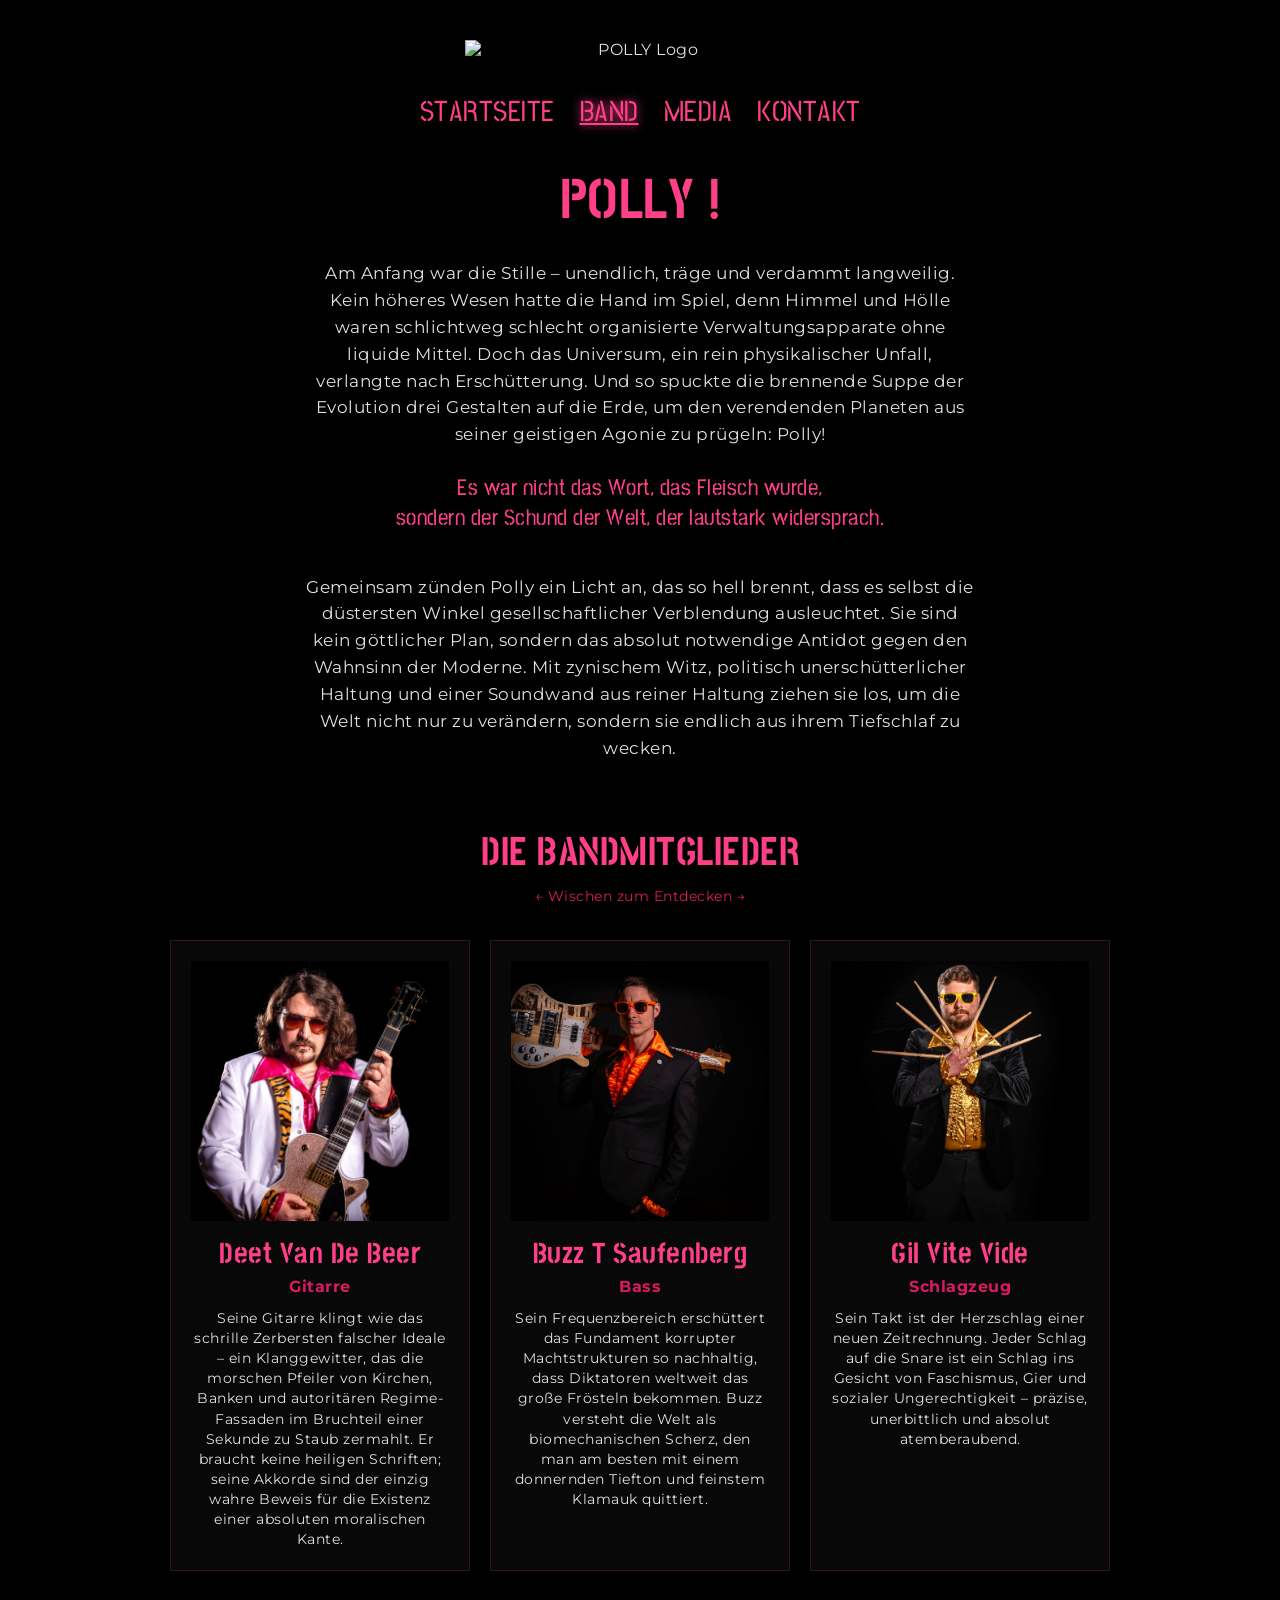
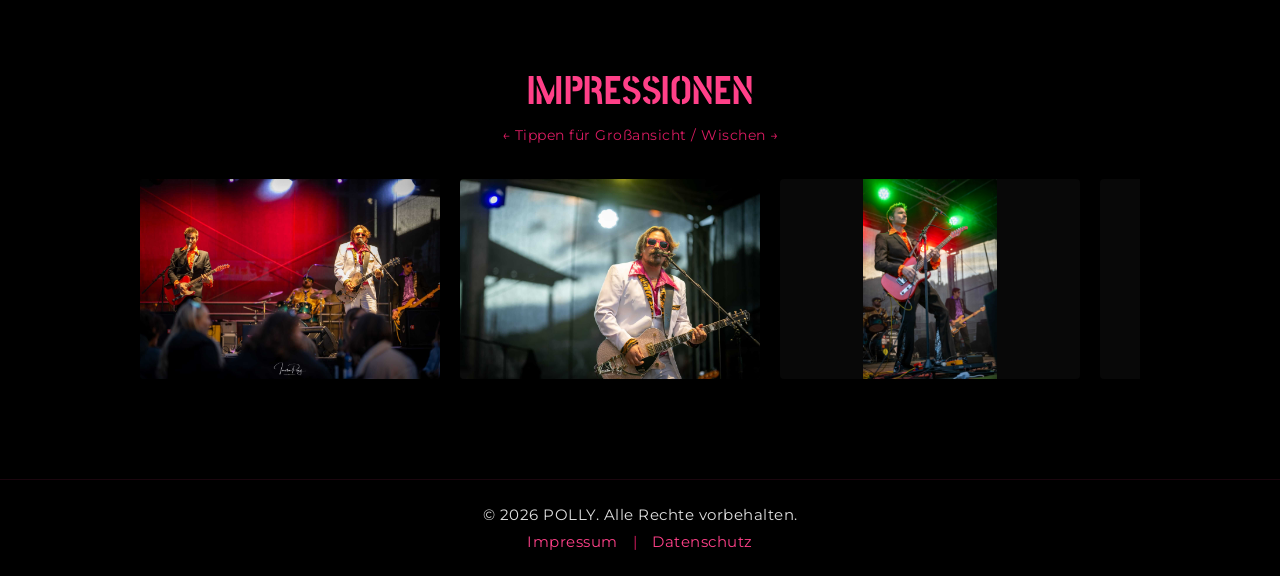
==== band.html @ 81f7110c "first commit" ====
<!DOCTYPE html>
<html lang="de">
<head>
    <meta charset="UTF-8">
    <meta name="viewport" content="width=device-width, initial-scale=1.0">
    <title>POLLY | Die Band</title>
    <!-- Google Fonts -->
    <link rel="preconnect" href="https://fonts.googleapis.com">
    <link rel="preconnect" href="https://fonts.gstatic.com" crossorigin>
    <link href="https://fonts.googleapis.com/css2?family=Montserrat:wght@400;700&family=Stick+No+Bills:wght@700&display=swap" rel="stylesheet">
    <!-- Font Awesome -->
    <link rel="stylesheet" href="https://cdnjs.cloudflare.com/ajax/libs/font-awesome/6.4.0/css/all.min.css">
    <link rel="stylesheet" href="style.css">
    <link rel="icon" type="image/x-icon" href="/assets/favicon.ico">
</head>
<body>

    <main>
        <!-- Logo -->
        <section class="logo-section">
            <img src="assets/logo.png" alt="POLLY Logo" class="main-logo">
        </section>

        <!-- Navigation -->
        <nav class="main-nav">
            <ul>
                <li><a href="index.html">Startseite</a></li>
                <li><a href="band.html" class="active">Band</a></li>
                <li><a href="media.html">Media</a></li>
                <li><a href="kontakt.html">Kontakt</a></li>
            </ul>
        </nav>

        <!-- Band Bio -->
        <section class="band-bio">
            <h1 class="page-title">POLLY !</h1>
            <p class="bio-text">
                Am Anfang war die Stille – unendlich, träge und verdammt langweilig. Kein höheres Wesen hatte die Hand im Spiel, denn Himmel und Hölle waren schlichtweg schlecht organisierte Verwaltungsapparate ohne liquide Mittel. Doch das Universum, ein rein physikalischer Unfall, verlangte nach Erschütterung. Und so spuckte die brennende Suppe der Evolution drei Gestalten auf die Erde, um den verendenden Planeten aus seiner geistigen Agonie zu prügeln: Polly!
            </p>
            
<p class="bio-quote">
    Es war nicht das Wort, das Fleisch wurde,<br>
    sondern der Schund der Welt, der lautstark widersprach.
</p>

            <p class="bio-text" style="margin-top: 15px;">
                Gemeinsam zünden Polly ein Licht an, das so hell brennt, dass es selbst die düstersten Winkel gesellschaftlicher Verblendung ausleuchtet. Sie sind kein göttlicher Plan, sondern das absolut notwendige Antidot gegen den Wahnsinn der Moderne. Mit zynischem Witz, politisch unerschütterlicher Haltung und einer Soundwand aus reiner Haltung ziehen sie los, um die Welt nicht nur zu verändern, sondern sie endlich aus ihrem Tiefschlaf zu wecken.
            </p>
        </section>

        <!-- Wischbare Musiker-Karten -->
        <section class="members-section">
            <h2 class="section-title">Die Bandmitglieder</h2>
            <p class="swipe-hint">← Wischen zum Entdecken →</p>
            <div class="slider-container">
                <!-- Mitglied 1 -->
                <div class="member-card">
                    <img src="assets/deet.jpg" alt="Deet Van De Beer" class="member-img">
                    <h3>Deet Van De Beer</h3>
                    <span class="role">Gitarre</span>
                    <p>Seine Gitarre klingt wie das schrille Zerbersten falscher Ideale – ein Klanggewitter, das die morschen Pfeiler von Kirchen, Banken und autoritären Regime-Fassaden im Bruchteil einer Sekunde zu Staub zermahlt. Er braucht keine heiligen Schriften; seine Akkorde sind der einzig wahre Beweis für die Existenz einer absoluten moralischen Kante.</p>
                </div>

                <!-- Mitglied 2 -->
                <div class="member-card">
                    <img src="assets/buzz.jpg" alt="Buzz T Saufenberg" class="member-img">
                    <h3>Buzz T Saufenberg</h3>
                    <span class="role">Bass</span>
                    <p>Sein Frequenzbereich erschüttert das Fundament korrupter Machtstrukturen so nachhaltig, dass Diktatoren weltweit das große Frösteln bekommen. Buzz versteht die Welt als biomechanischen Scherz, den man am besten mit einem donnernden Tiefton und feinstem Klamauk quittiert.</p>
                </div>

                <!-- Mitglied 3 -->
                <div class="member-card">
                    <img src="assets/gil.jpg" alt="Gil Vite Vide" class="member-img">
                    <h3>Gil Vite Vide</h3>
                    <span class="role">Schlagzeug</span>
                    <p>Sein Takt ist der Herzschlag einer neuen Zeitrechnung. Jeder Schlag auf die Snare ist ein Schlag ins Gesicht von Faschismus, Gier und sozialer Ungerechtigkeit – präzise, unerbittlich und absolut atemberaubend.</p>
                </div>
            </div>
        </section>

        <!-- Wischbare Impressionen / Galerie (10 Fotos) -->
        <section class="gallery-section">
            <h2 class="section-title">Impressionen</h2>
            <p class="swipe-hint">← Tippen für Großansicht / Wischen →</p>
            <div class="slider-container gallery-slider">
                <img src="assets/impression1.jpg" alt="Live Impression 1" class="gallery-img" onclick="openLightbox(this)">
                <img src="assets/impression2.jpg" alt="Live Impression 2" class="gallery-img" onclick="openLightbox(this)">
                <img src="assets/impression3.jpg" alt="Live Impression 3" class="gallery-img" onclick="openLightbox(this)">
                <img src="assets/impression4.jpg" alt="Live Impression 4" class="gallery-img" onclick="openLightbox(this)">
                <img src="assets/impression5.jpg" alt="Live Impression 5" class="gallery-img" onclick="openLightbox(this)">
                <img src="assets/impression6.jpg" alt="Live Impression 6" class="gallery-img" onclick="openLightbox(this)">
                <img src="assets/impression7.jpg" alt="Live Impression 7" class="gallery-img" onclick="openLightbox(this)">
                <img src="assets/impression8.jpg" alt="Live Impression 8" class="gallery-img" onclick="openLightbox(this)">
                <img src="assets/impression9.jpg" alt="Live Impression 9" class="gallery-img" onclick="openLightbox(this)">
                <img src="assets/impression10.jpg" alt="Live Impression 10" class="gallery-img" onclick="openLightbox(this)">
            </div>
        </section>
    </main>

    <!-- Footer -->
    <footer>
        <p>&copy; 2026 POLLY. Alle Rechte vorbehalten.</p>
        <div class="footer-links">
            <a href="impressum.html">Impressum</a>
            <span>|</span>
            <a href="datenschutz.html">Datenschutz</a>
        </div>
    </footer>

    <!-- Lightbox Element für Großansicht -->
    <div id="lightbox" class="lightbox-modal" onclick="closeLightbox()">
        <span class="lightbox-close">&times;</span>
        <img class="lightbox-content" id="lightbox-img">
    </div>

    <!-- Script für Großansicht -->
    <script>
        function openLightbox(element) {
            const lightbox = document.getElementById('lightbox');
            const lightboxImg = document.getElementById('lightbox-img');
            lightboxImg.src = element.src;
            lightbox.style.display = 'flex';
        }

        function closeLightbox() {
            document.getElementById('lightbox').style.display = 'none';
        }
    </script>

</body>
</html>
---- style.css ----
/* ==========================================
   FARB- & SCHRIFT-VARIABLEN
   ========================================== */
:root {
    --pink-neon: #FF4088;    /* Knalliges Logo-Pink */
    --pink-subtle: #D81B60;  /* Dunkleres Rosa für Untertitel */
    --text-white: #E0E0E0;   /* Lesbarer Text */
    --black: #000000;
    --font-heading: 'Stick No Bills', sans-serif;
    --font-body: 'Montserrat', sans-serif;
}

/* ==========================================
   GRUNDLEGENDE EINSTELLUNGEN
   ========================================== */
* {
    margin: 0;
    padding: 0;
    box-sizing: border-box;
}

body {
    background-color: var(--black);
    color: var(--text-white);
    font-family: var(--font-body);
    letter-spacing: 0.5px;
    display: flex;
    flex-direction: column;
    min-height: 100vh;
}

/* ==========================================
   HAUPTBEREICH LAYOUT
   ========================================== */
main {
    padding: 40px 20px;
    display: flex;
    flex-direction: column;
    align-items: center;
    gap: 35px;
    flex: 1;
    width: 100%;
}

/* ==========================================
   LOGO & NAVIGATION
   ========================================== */
.logo-section {
    text-align: center;
    width: 100%;
}

.main-logo {
    max-width: 80%;
    width: 350px;
    height: auto;
    display: block;
    margin: 0 auto;
}

.main-nav ul {
    display: flex;
    list-style: none;
    gap: 25px;
    justify-content: center;
    flex-wrap: wrap;
}

.main-nav a {
    color: var(--pink-neon);
    text-decoration: none;
    font-family: var(--font-heading);
    font-size: 1.8rem;
    text-transform: uppercase;
    transition: 0.2s;
}

.main-nav a:hover, 
.main-nav a.active {
    text-shadow: 0 0 10px var(--pink-neon);
    text-decoration: underline;
}

/* ==========================================
   ALLGEMEINE SEKTIONEN & TITEL
   ========================================== */
.page-title {
    font-family: var(--font-heading);
    font-size: 3.5rem;
    color: var(--pink-neon);
    text-transform: uppercase;
    text-align: center;
    margin-bottom: 25px;
}

.section-container,
.members-section,
.gallery-section,
.band-bio {
    width: 100%;
    max-width: 1000px;
    display: flex;
    flex-direction: column;
    align-items: center;
    margin-bottom: 30px;
}

.section-title {
    font-family: var(--font-heading);
    font-size: 2.5rem;
    color: var(--pink-neon);
    text-transform: uppercase;
    text-align: center;
    margin-bottom: 10px;
}

.swipe-hint {
    text-align: center;
    font-size: 0.9rem;
    color: var(--pink-subtle);
    margin-bottom: 20px;
}

.bio-text {
    font-size: 1.05rem;
    line-height: 1.6;
    color: var(--text-white);
    max-width: 700px;
    width: 100%;
    text-align: center;
    margin: 0 auto; /* Garantiert perfekte Zentrierung */
    padding: 0 15px; /* Verhindert Anstoßen an den Rändern */
    box-sizing: border-box;
}

.bio-quote {
    font-family: var(--font-heading);
    font-size: 1.4rem;
    color: var(--pink-neon);
    text-align: center;
    max-width: 700px;
    width: 100%;
    margin: 25px auto;
    padding: 0 15px;
    line-height: 1.35;
    box-sizing: border-box;
}

/* ==========================================
   STARTSEITE & KONTAKT (BILDER & VIDEO)
   ========================================== */
.video-section, 
.contact-photo-wrapper {
    width: 100%;
    max-width: 750px;
    display: flex;
    justify-content: center;
}

video, 
.contact-photo {
    width: 100%;
    height: auto;
    border: none;
    display: block;
}

/* ==========================================
   MEDIA SEITE
   ========================================== */
.media-container {
    width: 100%;
    max-width: 1000px;
    display: flex;
    flex-direction: column;
    align-items: center;
    text-align: center;
    gap: 25px;
}

.media-photo-wrapper {
    width: 100%;
    max-width: 550px;
    margin-bottom: 10px;
}

.media-photo {
    width: 100%;
    height: auto;
    display: block;
}

.chartbusters-box {
    border: 2px solid var(--pink-neon);
    padding: 20px 25px;
    width: 100%;
    max-width: 500px;
    text-align: center;
    box-shadow: 0 0 10px rgba(255, 64, 136, 0.2);
    margin-bottom: 10px;
}

.chartbusters-box p {
    font-size: 1rem;
    color: var(--text-white);
    margin-bottom: 5px;
}

.chartbusters-box strong {
    display: block;
    font-size: 1.2rem;
    color: var(--pink-neon);
    margin-bottom: 12px;
}

.shop-link {
    display: inline-block;
    color: var(--pink-neon);
    font-family: var(--font-heading);
    font-size: 1.5rem;
    text-decoration: underline;
    transition: 0.2s;
}

.shop-link:hover {
    color: var(--text-white);
    text-shadow: 0 0 10px var(--pink-neon);
}

/* ==========================================
   SLIDER, KARTEN & IMPRESSIONEN (DESKTOP)
   ========================================== */
.slider-container {
    display: flex;
    gap: 20px;
    overflow-x: auto;
    width: 100%;
    max-width: 1000px;
    margin: 0 auto;
    padding: 15px 5px 30px 5px;
    scroll-snap-type: x mandatory;
    -webkit-overflow-scrolling: touch;
    align-items: stretch;
    justify-content: center;
}

/* Scrollbar Styling */
.slider-container::-webkit-scrollbar {
    height: 6px;
}

.slider-container::-webkit-scrollbar-thumb {
    background: var(--pink-neon);
    border-radius: 3px;
}

/* Musiker-Karten */
.member-card {
    flex: 1 1 280px;
    max-width: 300px;
    scroll-snap-align: center;
    padding: 20px;
    text-align: center;
    background-color: #080808;
    border: 1px solid rgba(255, 64, 136, 0.2);
    display: flex;
    flex-direction: column;
    align-items: center;
}

.member-img {
    width: 100%;
    height: 260px;
    object-fit: cover;
    display: block;
    margin-bottom: 15px;
    border-radius: 4px;
    transition: transform 0.3s ease;
}

.member-card:hover .member-img {
    transform: scale(1.03);
}

.member-card h3 {
    font-family: var(--font-heading);
    font-size: 1.8rem;
    color: var(--pink-neon);
    margin-bottom: 5px;
}

.member-card .role {
    display: block;
    font-weight: bold;
    color: var(--pink-subtle);
    margin-bottom: 12px;
}

.member-card p {
    font-size: 0.9rem;
    line-height: 1.4;
    color: var(--text-white);
}

/* Impressionen Gallery Slider */
.gallery-slider {
    justify-content: flex-start;
}

.gallery-img {
    flex: 0 0 300px;
    height: 200px;
    object-fit: contain; /* Zeigt das gesamte Bild ohne Beschnitt an */
    background-color: #080808; /* Füllt eventuelle Ränder passend zum Design schwarz/dunkel auf */
    scroll-snap-align: start;
    cursor: pointer;
    border-radius: 4px;
    transition: transform 0.3s ease, box-shadow 0.3s ease;
}

.gallery-img:hover {
    transform: scale(1.03);
    box-shadow: 0 0 12px var(--pink-neon);
}

/* ==========================================
   LIGHTBOX MODAL (GROSSANSICHT BEIM TIPPEN)
   ========================================== */
.lightbox-modal {
    display: none;
    position: fixed;
    z-index: 1000;
    top: 0;
    left: 0;
    width: 100%;
    height: 100%;
    background-color: rgba(0, 0, 0, 0.9);
    justify-content: center;
    align-items: center;
}

.lightbox-content {
    max-width: 90%;
    max-height: 85vh;
    object-fit: contain;
    border: 2px solid var(--pink-neon);
    box-shadow: 0 0 20px var(--pink-neon);
}

.lightbox-close {
    position: absolute;
    top: 20px;
    right: 30px;
    color: var(--pink-neon);
    font-size: 3rem;
    font-weight: bold;
    cursor: pointer;
}

/* ==========================================
   BUTTONS & SOCIAL MEDIA LINKS
   ========================================== */
.social-links {
    display: flex;
    gap: 15px;
    justify-content: center;
    flex-wrap: wrap;
    margin-top: 15px;
}

.social-btn {
    display: inline-flex;
    align-items: center;
    gap: 8px;
    color: var(--pink-neon);
    border: 2px solid var(--pink-neon);
    padding: 8px 16px;
    text-decoration: none;
    font-family: var(--font-heading);
    font-size: 1.3rem;
    text-transform: uppercase;
    transition: 0.2s;
}

.social-btn:hover {
    background-color: var(--pink-neon);
    color: var(--black);
    box-shadow: 0 0 12px var(--pink-neon);
}

/* ==========================================
   FOOTER
   ========================================== */
footer {
    margin-top: auto;
    padding: 25px;
    text-align: center;
    font-size: 0.95rem;
    font-family: var(--font-body);
    color: var(--text-white);
    border-top: 1px solid rgba(255, 64, 136, 0.1);
}

footer p {
    margin-bottom: 8px;
}

.footer-links {
    display: flex;
    justify-content: center;
    gap: 15px;
    align-items: center;
}

.footer-links a {
    color: var(--pink-neon);
    text-decoration: none;
    transition: 0.2s;
}

.footer-links a:hover {
    text-shadow: 0 0 8px var(--pink-neon);
    text-decoration: underline;
}

.footer-links span {
    color: var(--pink-subtle);
    user-select: none;
}

/* ==========================================
   MOBILE OPTIMIERUNG (SMARTPHONES)
   ========================================== */
@media screen and (max-width: 768px) {
    /* 1. Grund-Container anpassen */
    body {
        padding: 10px;
    }

    main {
        width: 100%;
        max-width: 100%;
        padding: 0 10px;
    }

    /* 2. Logo skalieren */
    .main-logo {
        max-width: 85%;
        height: auto;
    }

    /* 3. Navigation mobil untereinander */
    .main-nav ul {
        flex-direction: column;
        align-items: center;
        gap: 10px;
    }

    .main-nav a {
        font-size: 1.4rem;
        padding: 8px 0;
        display: block;
        width: 100%;
        text-align: center;
    }

    /* 4. Überschriften & Fließtext */
    .page-title {
        font-size: 2.2rem;
        margin-top: 15px;
    }

    .bio-text {
        font-size: 1rem;
        line-height: 1.6;
    }

    /* 5. Bildskalierung */
    .media-photo, 
    .contact-photo,
    .band-member-img {
        width: 100% !important;
        max-width: 100% !important;
        height: auto;
    }

    /* 6. Mobile Bandmitglieder-Slider (Exakt 1 Karte im Fokus zum Wischen) */
    .slider-container {
        display: flex;
        overflow-x: auto;
        scroll-snap-type: x mandatory;
        scroll-behavior: smooth;
        gap: 0;
        padding: 10px 0 25px 0;
        width: 100%;
        justify-content: flex-start;
    }

    .member-card {
        flex: 0 0 100%;
        max-width: 100%;
        scroll-snap-align: center;
        scroll-snap-stop: always;
        padding: 20px 15px;
        box-sizing: border-box;
    }

    .member-img {
        width: 100%;
        max-width: 280px;
        height: 280px;
        margin: 0 auto 15px auto;
        object-fit: cover;
    }

    .gallery-img {
        flex: 0 0 85vw;
        max-width: 280px;
        scroll-snap-align: center;
    }

    /* 7. Touch-freundliche Buttons */
    .social-links {
        flex-direction: column;
        width: 100%;
        max-width: 300px;
        gap: 12px;
    }

    .social-btn {
        width: 100%;
        font-size: 1.1rem;
        padding: 14px 20px;
        justify-content: center;
        box-sizing: border-box;
    }

    /* 8. Footer mobil */
    footer {
        padding: 20px 10px;
        font-size: 0.9rem;
    }
}

/* YouTube Wrapper & Custom Cover Styling */
.video-container {
    position: relative;
    width: 100%;
    max-width: 800px;
    margin: 0 auto;
    aspect-ratio: 16 / 9;
    background-color: #000;
    border-radius: 8px;
    overflow: hidden;
}

.video-container iframe,
.video-poster {
    position: absolute;
    top: 0;
    left: 0;
    width: 100%;
    height: 100%;
    border: none;
}

.video-poster {
    z-index: 2;
    cursor: pointer;
    display: flex;
    align-items: center;
    justify-content: center;
}

.video-poster img {
    width: 100%;
    height: 100%;
    object-fit: cover;
}

.play-button {
    position: absolute;
    font-size: 2.5rem;
    color: #fff;
    background: rgba(0, 0, 0, 0.7);
    width: 70px;
    height: 70px;
    border-radius: 50%;
    display: flex;
    align-items: center;
    justify-content: center;
    padding-left: 5px; /* Optische Zentrierung des Dreiecks */
    transition: transform 0.2s ease, background-color 0.2s ease;
}

.video-poster:hover .play-button {
    transform: scale(1.1);
    background: rgba(226, 0, 116, 0.9); /* Akzentfarbe beim Hover */
}
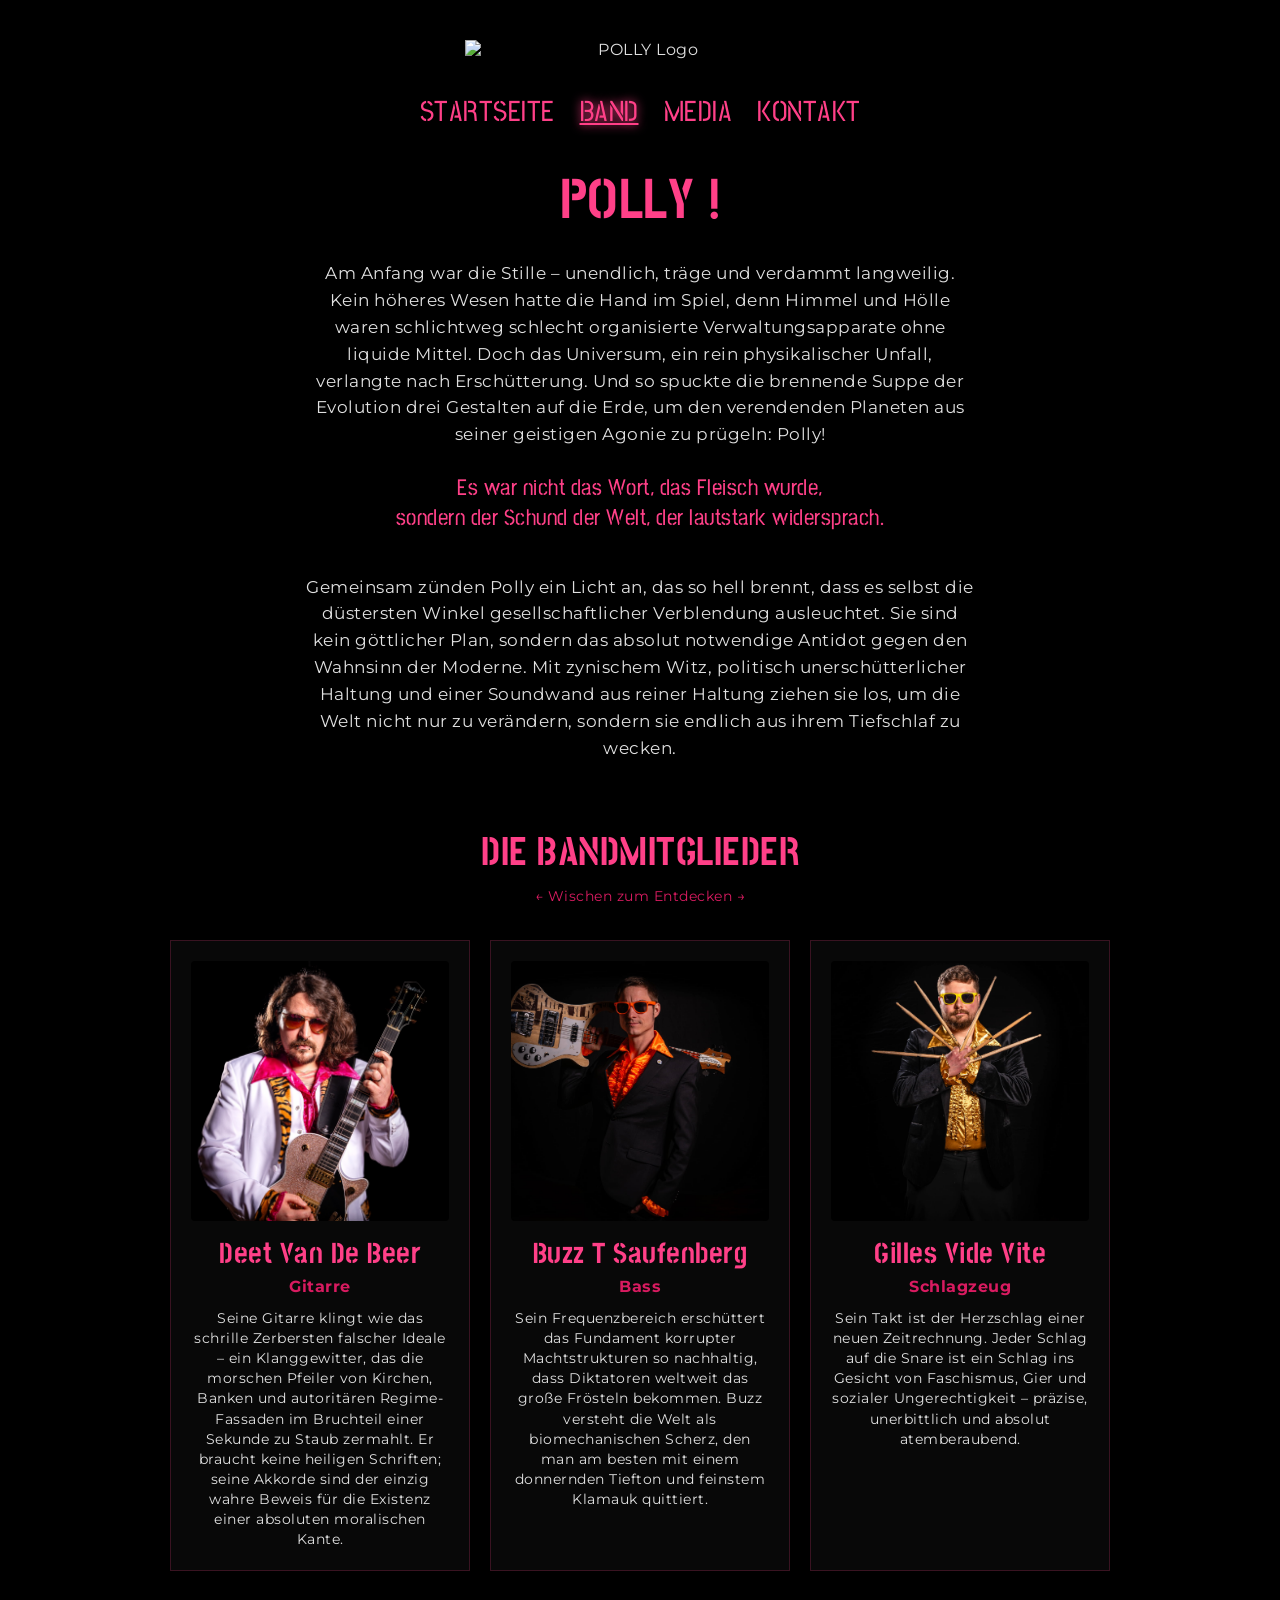
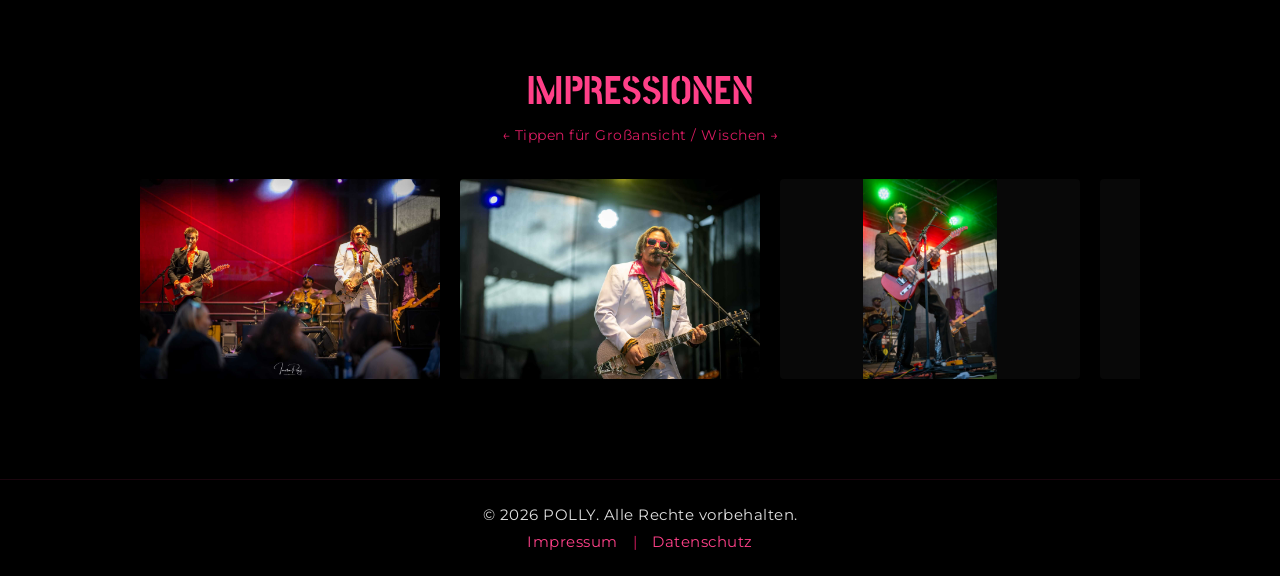
==== commit edcbffb4: "künstlername josh angepasst" ====
--- a/band.html
+++ b/band.html
@@ -71,8 +71,8 @@
 
                 <!-- Mitglied 3 -->
                 <div class="member-card">
-                    <img src="assets/gil.jpg" alt="Gil Vite Vide" class="member-img">
-                    <h3>Gil Vite Vide</h3>
+                    <img src="assets/gil.jpg" alt="Gilles Vide Vite" class="member-img">
+                    <h3>Gilles Vide Vite</h3>
                     <span class="role">Schlagzeug</span>
                     <p>Sein Takt ist der Herzschlag einer neuen Zeitrechnung. Jeder Schlag auf die Snare ist ein Schlag ins Gesicht von Faschismus, Gier und sozialer Ungerechtigkeit – präzise, unerbittlich und absolut atemberaubend.</p>
                 </div>
